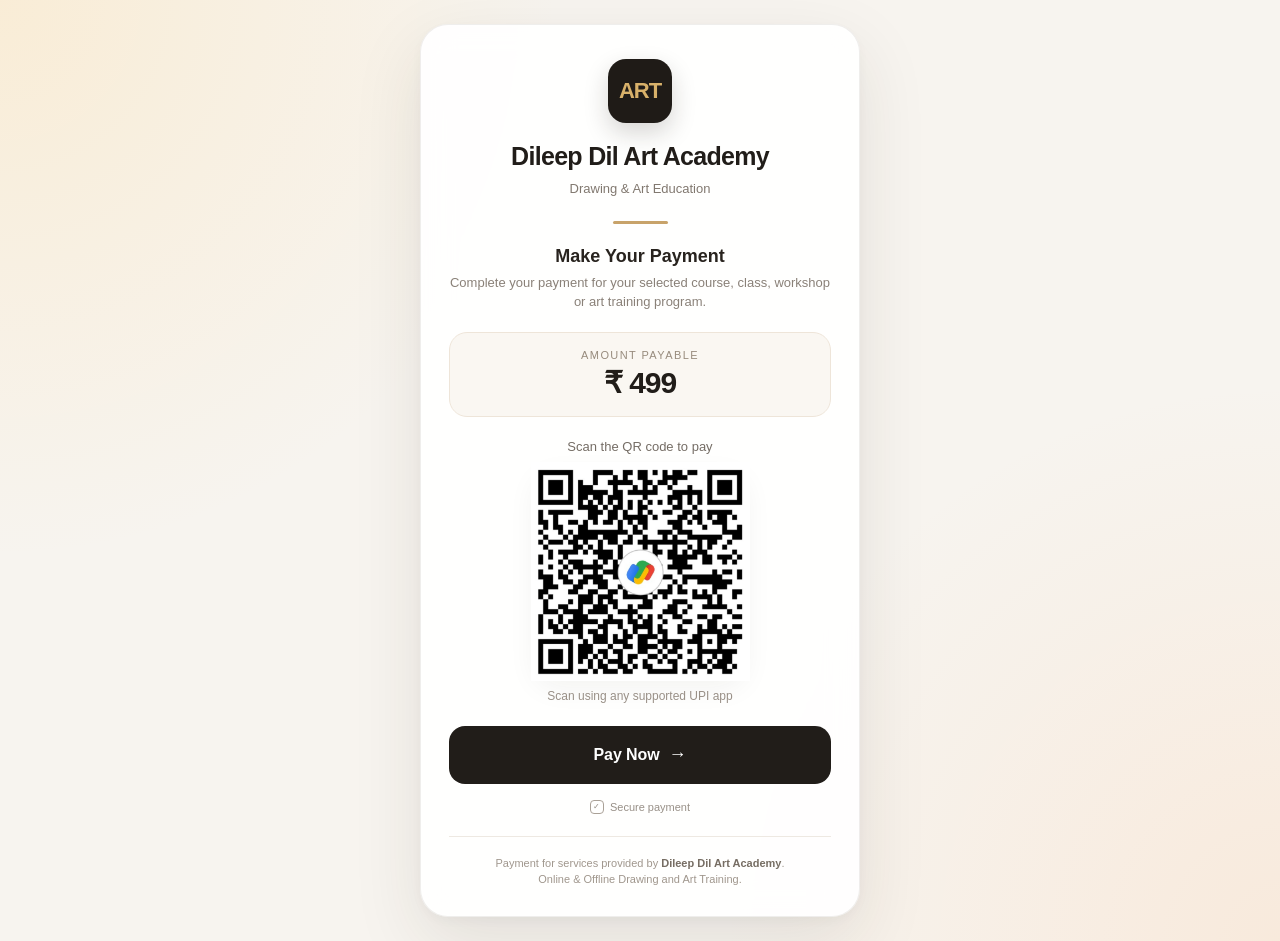
==== Payment/index.html @ 3fdef92d "Add files via upload" ====
<!DOCTYPE html>
<html lang="en">
<head>
    <meta charset="UTF-8">
    <meta name="viewport" content="width=device-width, initial-scale=1.0">

    <title>Make Payment | Dileep Dil Art Academy</title>

    <meta
        name="description"
        content="Secure payment page for Dileep Dil Art Academy."
    >
    <link rel="stylesheet" href="styles.css">
</head>

<body>

    <main class="payment-page">

        <section class="payment-card">

            <!-- Academy Logo -->
            <div class="logo">
                ART
            </div>

            <!-- Academy -->
            <h1 class="academy-name">
                Dileep Dil Art Academy
            </h1>

            <p class="academy-subtitle">
                Drawing & Art Education
            </p>

            <div class="divider"></div>

            <!-- Payment -->
            <h2 class="payment-title">
                Make Your Payment
            </h2>

            <p class="payment-description">
                Complete your payment for your selected
                course, class, workshop or art training program.
            </p>

            <!-- Amount -->
            <div class="amount-box">

                <div class="amount-label">
                    Amount Payable
                </div>

                <div class="amount">
                    ₹ 499
                </div>

            </div>

            <!-- QR -->
            <div class="qr-section">

                <div class="qr-label">
                    Scan the QR code to pay
                </div>

                <div class="qr-wrapper">

                    <!--
                        REPLACE THIS WITH YOUR QR IMAGE

                        Example:
                        <img src="payment-qr.png"
                             alt="Dileep Dil Art Academy Payment QR Code">
                    -->

                    <div class="qr-placeholder">
                        <img src="assets/payment-qr.jpeg"
                             alt="Dileep Dil Art Academy Payment QR Code">
                    </div>

                </div>

                <div class="scan-text">
                    Scan using any supported UPI app
                </div>

            </div>

            <!-- Payment Button -->

            <!--
                ADD YOUR PAYMENT LINK HERE LATER

                Example:
                href="YOUR_PAYMENT_LINK"
            -->

            <a
                href="upi:pay?pa=dileepdilktba-1@oksbi&pn=Dileep&am=499&cu=INR"
                class="pay-button"
                id="payButton"
            >
                Pay Now
                <span class="arrow">→</span>
            </a>

            <!-- Security -->
            <div class="secure">
                <span class="secure-icon">✓</span>
                Secure payment
            </div>

            <!-- Footer -->
            <div class="footer">
                Payment for services provided by
                <strong>Dileep Dil Art Academy</strong>.
                <br>
                Online & Offline Drawing and Art Training.
            </div>

        </section>

    </main>

</body>
</html>
---- Payment/styles.css ----
* {
            margin: 0;
            padding: 0;
            box-sizing: border-box;
        }

        body {
            min-height: 100vh;
            font-family: Inter, -apple-system, BlinkMacSystemFont,
                         "Segoe UI", Roboto, Arial, sans-serif;

            background:
                radial-gradient(
                    circle at top left,
                    rgba(255, 214, 140, 0.25),
                    transparent 35%
                ),
                radial-gradient(
                    circle at bottom right,
                    rgba(255, 180, 120, 0.16),
                    transparent 35%
                ),
                #f7f4ef;

            color: #25211d;

            display: flex;
            justify-content: center;
            align-items: center;

            padding: 24px;
        }

        /* Main payment container */

        .payment-page {
            width: 100%;
            max-width: 440px;
        }

        .payment-card {
            background: rgba(255, 255, 255, 0.92);

            border: 1px solid rgba(60, 45, 30, 0.08);

            border-radius: 28px;

            padding: 34px 28px 28px;

            box-shadow:
                0 25px 70px rgba(50, 40, 30, 0.10),
                0 4px 15px rgba(50, 40, 30, 0.04);

            text-align: center;

            backdrop-filter: blur(15px);
        }

        /* Academy logo */

        .logo {
            width: 64px;
            height: 64px;

            margin: 0 auto 18px;

            border-radius: 18px;

            background: #1f1b17;

            display: flex;
            align-items: center;
            justify-content: center;

            color: #d8b16a;

            font-size: 22px;
            font-weight: 800;

            letter-spacing: -1px;

            box-shadow:
                0 10px 25px rgba(31, 27, 23, 0.18);
        }

        /* Heading */

        .academy-name {
            font-size: 25px;
            font-weight: 750;

            letter-spacing: -0.7px;

            color: #211d19;

            line-height: 1.2;
        }

        .academy-subtitle {
            margin-top: 8px;

            color: #81786f;

            font-size: 13px;

            line-height: 1.5;
        }

        /* Divider */

        .divider {
            width: 55px;
            height: 3px;

            background: #c8a36a;

            border-radius: 20px;

            margin: 22px auto;
        }

        /* Payment heading */

        .payment-title {
            font-size: 18px;
            font-weight: 700;

            margin-bottom: 6px;

            color: #28231e;
        }

        .payment-description {
            color: #8a8178;

            font-size: 13px;

            line-height: 1.5;

            margin-bottom: 20px;
        }

        /* Amount */

        .amount-box {
            background: #faf7f2;

            border: 1px solid #eee5d9;

            border-radius: 18px;

            padding: 16px;

            margin-bottom: 22px;
        }

        .amount-label {
            font-size: 11px;

            text-transform: uppercase;

            letter-spacing: 1.4px;

            color: #978b7d;

            margin-bottom: 4px;
        }

        .amount {
            font-size: 30px;

            font-weight: 800;

            color: #211d19;

            letter-spacing: -1px;
        }

        /* QR */

        .qr-section {
            margin-top: 4px;
        }

        .qr-label {
            font-size: 13px;

            color: #756d65;

            margin-bottom: 13px;
        }

        .qr-wrapper {
            width: 210px;
            height: 210px;

            margin: 0 auto;

            background: white;

            padding: 12px;

            border-radius: 20px;

            border: 1px solid #eee8df;

            box-shadow:
                0 10px 30px rgba(40, 30, 20, 0.06);

            display: flex;
            align-items: center;
            justify-content: center;
        }

        .qr-wrapper img {
            width: 100%;
            height: 100%;

            object-fit: contain;

            border-radius: 8px;
        }

        /* Replace QR */

        .qr-placeholder {
            width: 100%;
            height: 100%;

            border-radius: 8px;

            background:
                repeating-linear-gradient(
                    45deg,
                    #f1eee8,
                    #f1eee8 5px,
                    #ffffff 5px,
                    #ffffff 10px
                );

            display: flex;
            align-items: center;
            justify-content: center;

            color: #8b8175;

            font-size: 12px;

            padding: 20px;

            text-align: center;
        }

        .qr-placeholder img {
            position: fixed;
            width: 50%;
            height: 50%;
            overflow: hidden;
        }

        /* Scan text */

        .scan-text {
            margin-top: 12px;

            font-size: 12px;

            color: #999087;
        }

        /* Pay button */

        .pay-button {
            display: flex;

            align-items: center;
            justify-content: center;

            width: 100%;

            height: 58px;

            margin-top: 23px;

            border: none;

            border-radius: 16px;

            background: #211d19;

            color: #ffffff;

            text-decoration: none;

            font-size: 16px;

            font-weight: 700;

            letter-spacing: -0.1px;

            cursor: pointer;

            transition:
                transform 0.2s ease,
                box-shadow 0.2s ease,
                background 0.2s ease;
        }

        .pay-button:hover {
            transform: translateY(-2px);

            background: #302a24;

            box-shadow:
                0 12px 25px rgba(33, 29, 25, 0.20);
        }

        .pay-button:active {
            transform: translateY(0);
        }

        .arrow {
            margin-left: 9px;

            font-size: 18px;

            transition: transform 0.2s ease;
        }

        .pay-button:hover .arrow {
            transform: translateX(4px);
        }

        /* Security */

        .secure {
            display: flex;

            justify-content: center;
            align-items: center;

            gap: 6px;

            margin-top: 16px;

            font-size: 11px;

            color: #989087;
        }

        .secure-icon {
            width: 14px;
            height: 14px;

            border: 1px solid #aaa197;

            border-radius: 4px;

            font-size: 8px;

            display: flex;
            align-items: center;
            justify-content: center;
        }

        /* Footer */

        .footer {
            margin-top: 22px;

            padding-top: 18px;

            border-top: 1px solid #eee9e2;

            color: #a0978d;

            font-size: 11px;

            line-height: 1.5;
        }

        .footer strong {
            color: #766d63;
        }

        /* Mobile */

        @media (max-width: 480px) {

            body {
                padding: 14px;
            }

            .payment-card {
                padding: 28px 20px 22px;

                border-radius: 24px;
            }

            .academy-name {
                font-size: 22px;
            }

            .qr-wrapper {
                width: 195px;
                height: 195px;
            }

            .amount {
                font-size: 28px;
            }
        }
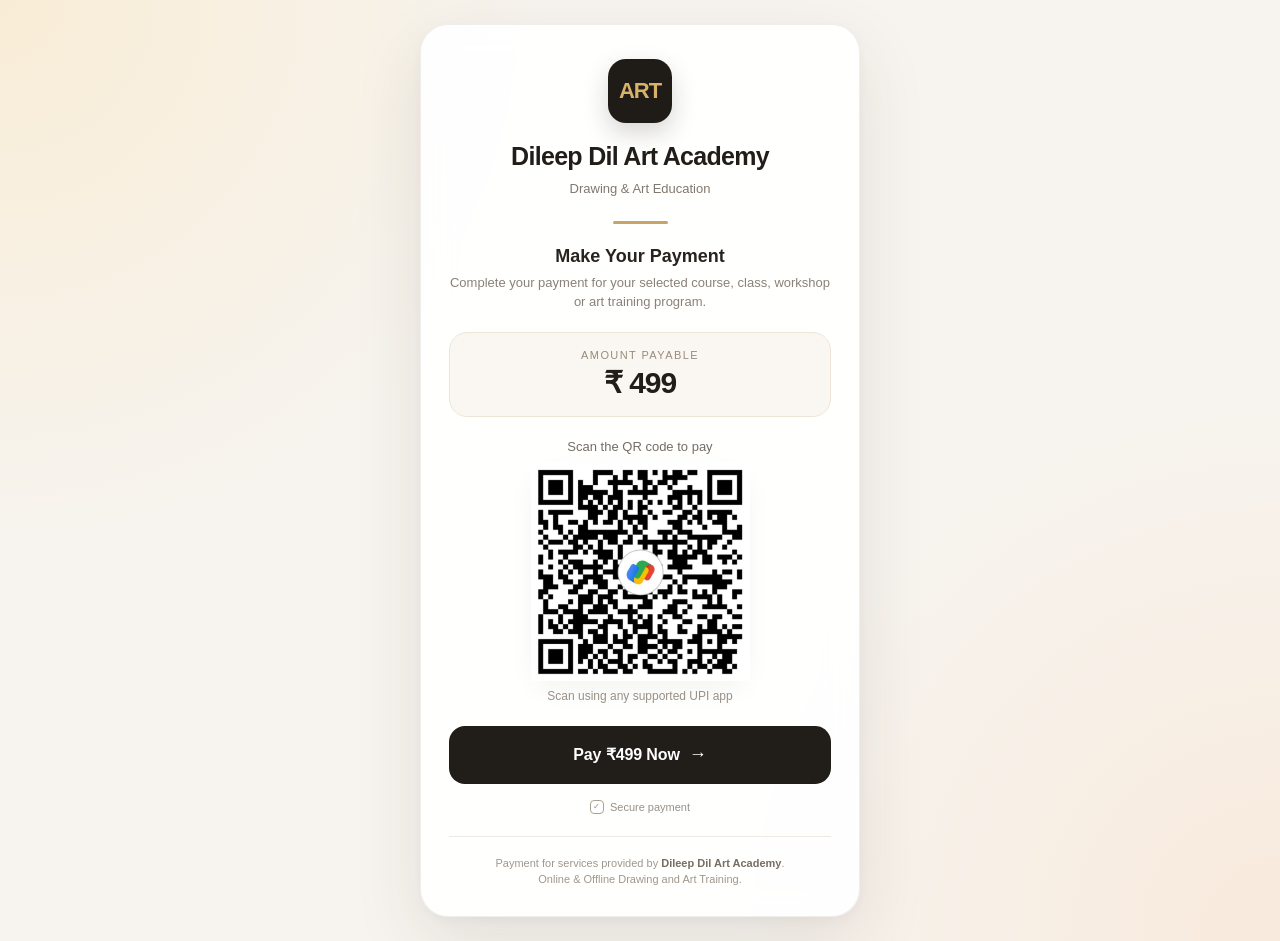
==== commit 0c0c3f31: "Add files via upload" ====
--- a/Payment/index.html
+++ b/Payment/index.html
@@ -98,13 +98,12 @@
             -->
 
             <a
-                href="upi:pay?pa=dileepdilktba-1@oksbi&pn=Dileep&am=499&cu=INR"
-                class="pay-button"
-                id="payButton"
-            >
-                Pay Now
-                <span class="arrow">→</span>
-            </a>
+    href="upi://pay?pa=dileepdilktba-1@oksbi&amp;pn=Dileep%20Dil%20Art%20Academy&amp;am=499&amp;cu=INR"
+    class="pay-button"
+>
+    Pay ₹499 Now
+    <span class="arrow">→</span>
+</a>
 
             <!-- Security -->
             <div class="secure">
